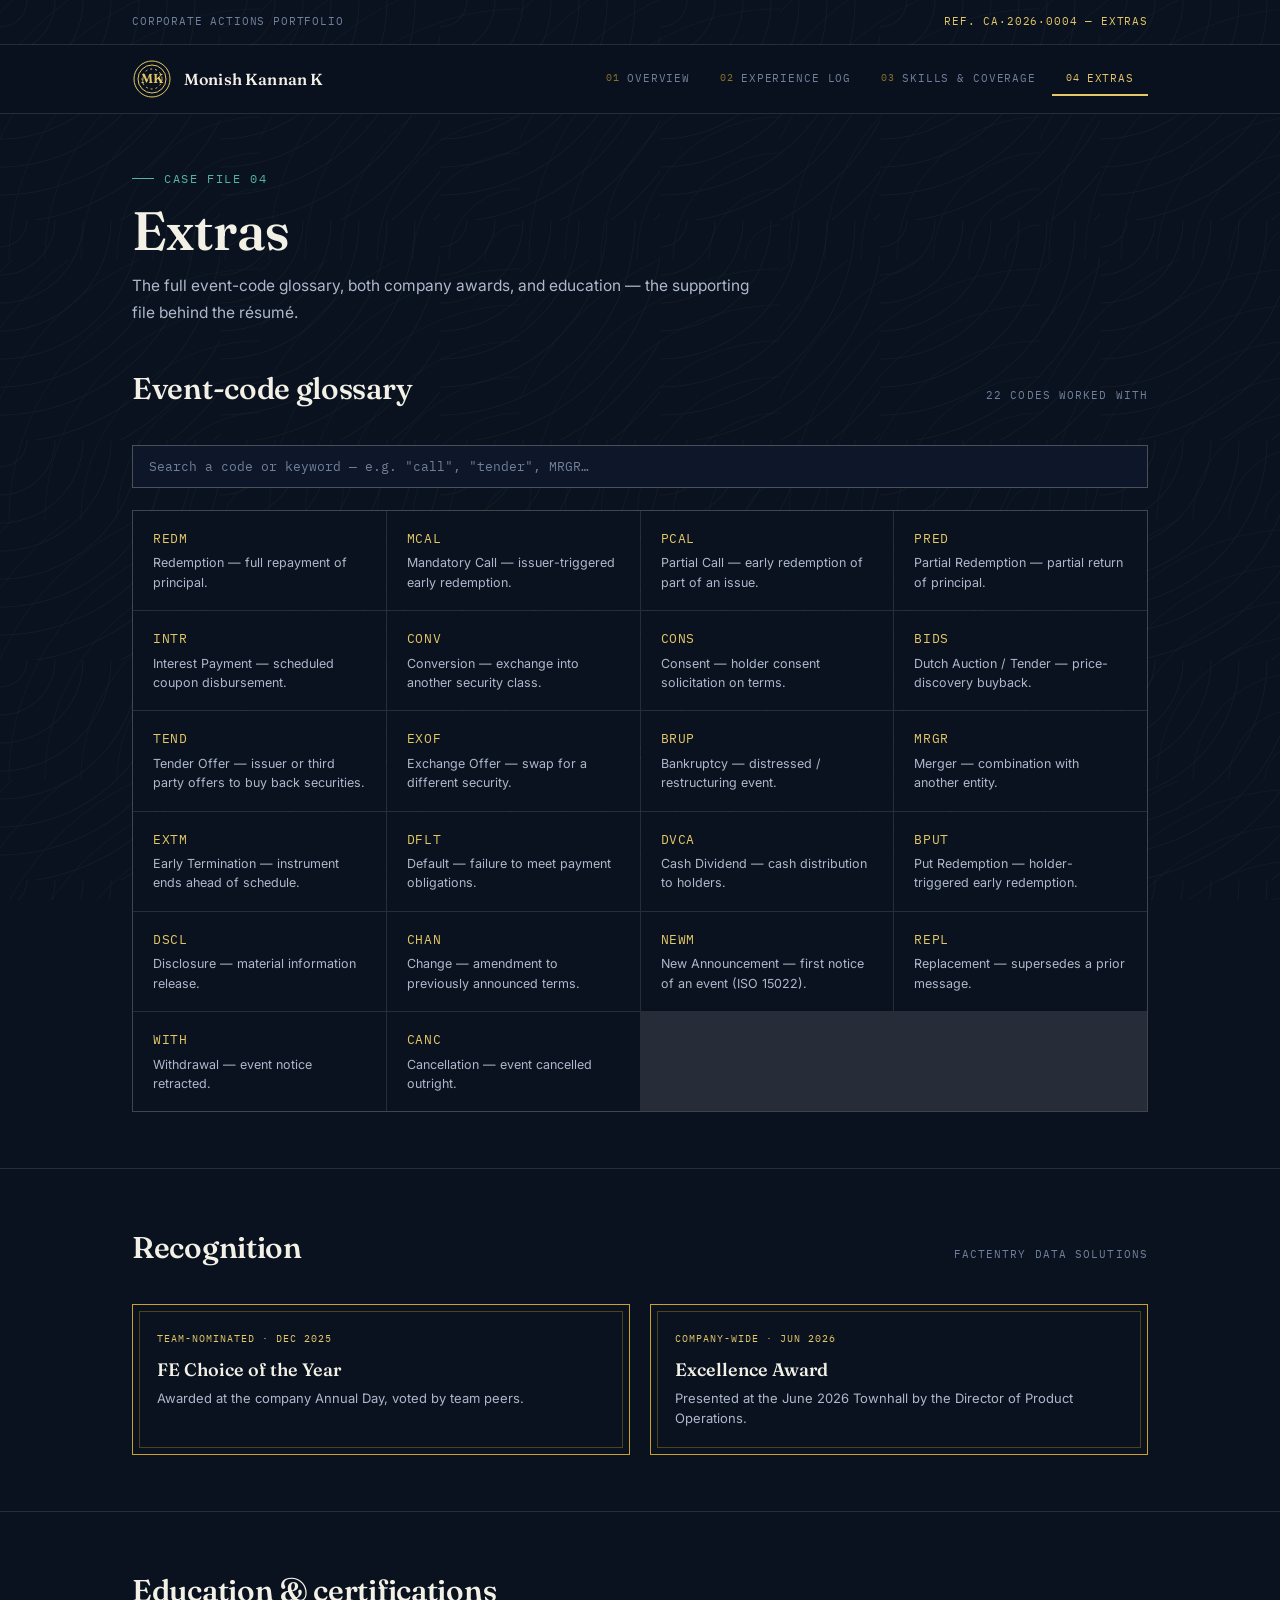
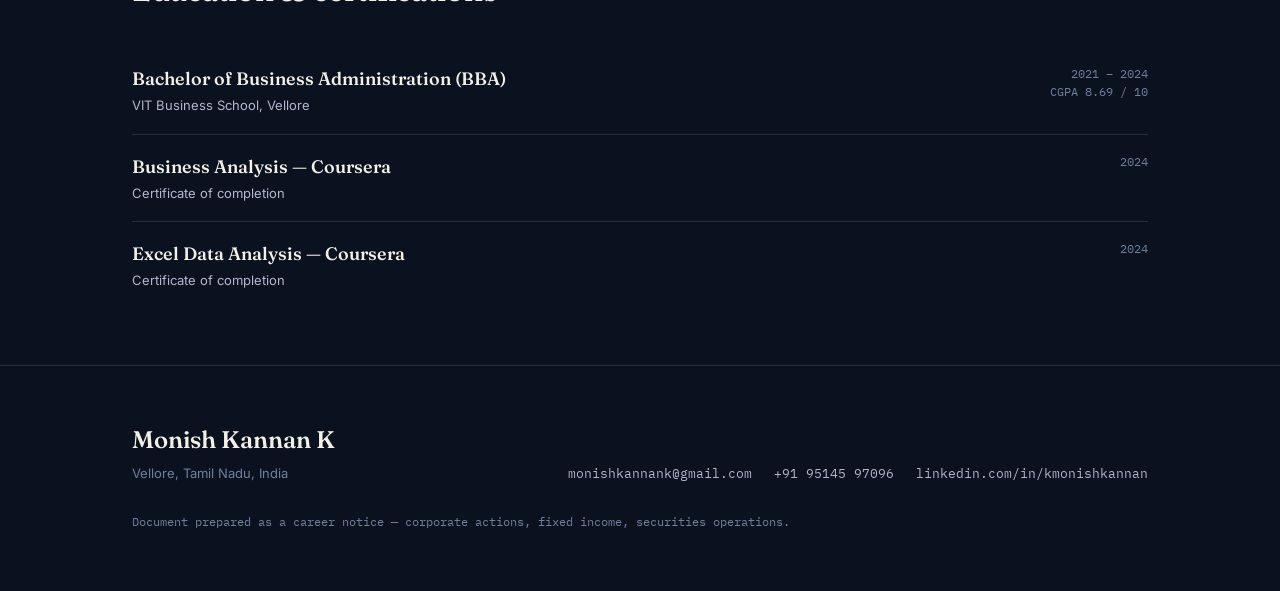
==== extras.html @ a138ddfa "Add files via upload" ====
<!DOCTYPE html>
<html lang="en">
<head>
<meta charset="UTF-8">
<meta name="viewport" content="width=device-width, initial-scale=1.0">
<title>Extras — Monish Kannan K</title>
<link rel="preconnect" href="https://fonts.googleapis.com">
<link rel="preconnect" href="https://fonts.gstatic.com" crossorigin>
<link href="https://fonts.googleapis.com/css2?family=Fraunces:opsz,wght@9..144,300;9..144,450;9..144,560;9..144,650&family=Inter:wght@400;500;600&family=IBM+Plex+Mono:wght@400;500;600&display=swap" rel="stylesheet">
<link rel="stylesheet" href="style.css">
</head>
<body>

  <div class="noticebar">
    <div class="wrap">
      <span>Corporate Actions Portfolio</span>
      <span class="ref">Ref. CA·2026·0004 — Extras</span>
    </div>
  </div>

  <nav class="topnav">
    <div class="wrap">
      <a href="index.html" class="brand">
        <svg class="rosette" viewBox="0 0 40 40">
          <circle cx="20" cy="20" r="18"/>
          <circle cx="20" cy="20" r="14"/>
          <circle cx="20" cy="20" r="10" stroke-dasharray="2 3"/>
          <text x="20" y="24" text-anchor="middle">MK</text>
        </svg>
        Monish Kannan K
      </a>
      <div class="navlinks">
        <a href="index.html"><span class="fk">01</span>Overview</a>
        <a href="experience.html"><span class="fk">02</span>Experience Log</a>
        <a href="skills.html"><span class="fk">03</span>Skills &amp; Coverage</a>
        <a href="extras.html" class="active"><span class="fk">04</span>Extras</a>
      </div>
    </div>
  </nav>

  <header class="pagehead">
    <div class="wrap">
      <div class="eyebrow reveal">Case File 04</div>
      <h1 class="reveal">Extras</h1>
      <p class="sub reveal">The full event-code glossary, both company awards, and education — the supporting file behind the résumé.</p>
    </div>
  </header>

  <!-- GLOSSARY -->
  <section id="glossary" style="border-top:none;padding-top:0;">
    <div class="wrap">
      <div class="sec-head reveal">
        <h2 class="sec-title">Event-code glossary</h2>
        <span class="sec-tag">22 codes worked with</span>
      </div>
      <input type="text" id="glossSearch" class="gloss-search reveal" placeholder="Search a code or keyword — e.g. &quot;call&quot;, &quot;tender&quot;, MRGR…">
      <div class="glossgrid reveal">
        <div class="gloss-cell"><div class="gloss-code">REDM</div><div class="gloss-def">Redemption — full repayment of principal.</div></div>
        <div class="gloss-cell"><div class="gloss-code">MCAL</div><div class="gloss-def">Mandatory Call — issuer-triggered early redemption.</div></div>
        <div class="gloss-cell"><div class="gloss-code">PCAL</div><div class="gloss-def">Partial Call — early redemption of part of an issue.</div></div>
        <div class="gloss-cell"><div class="gloss-code">PRED</div><div class="gloss-def">Partial Redemption — partial return of principal.</div></div>
        <div class="gloss-cell"><div class="gloss-code">INTR</div><div class="gloss-def">Interest Payment — scheduled coupon disbursement.</div></div>
        <div class="gloss-cell"><div class="gloss-code">CONV</div><div class="gloss-def">Conversion — exchange into another security class.</div></div>
        <div class="gloss-cell"><div class="gloss-code">CONS</div><div class="gloss-def">Consent — holder consent solicitation on terms.</div></div>
        <div class="gloss-cell"><div class="gloss-code">BIDS</div><div class="gloss-def">Dutch Auction / Tender — price-discovery buyback.</div></div>
        <div class="gloss-cell"><div class="gloss-code">TEND</div><div class="gloss-def">Tender Offer — issuer or third party offers to buy back securities.</div></div>
        <div class="gloss-cell"><div class="gloss-code">EXOF</div><div class="gloss-def">Exchange Offer — swap for a different security.</div></div>
        <div class="gloss-cell"><div class="gloss-code">BRUP</div><div class="gloss-def">Bankruptcy — distressed / restructuring event.</div></div>
        <div class="gloss-cell"><div class="gloss-code">MRGR</div><div class="gloss-def">Merger — combination with another entity.</div></div>
        <div class="gloss-cell"><div class="gloss-code">EXTM</div><div class="gloss-def">Early Termination — instrument ends ahead of schedule.</div></div>
        <div class="gloss-cell"><div class="gloss-code">DFLT</div><div class="gloss-def">Default — failure to meet payment obligations.</div></div>
        <div class="gloss-cell"><div class="gloss-code">DVCA</div><div class="gloss-def">Cash Dividend — cash distribution to holders.</div></div>
        <div class="gloss-cell"><div class="gloss-code">BPUT</div><div class="gloss-def">Put Redemption — holder-triggered early redemption.</div></div>
        <div class="gloss-cell"><div class="gloss-code">DSCL</div><div class="gloss-def">Disclosure — material information release.</div></div>
        <div class="gloss-cell"><div class="gloss-code">CHAN</div><div class="gloss-def">Change — amendment to previously announced terms.</div></div>
        <div class="gloss-cell"><div class="gloss-code">NEWM</div><div class="gloss-def">New Announcement — first notice of an event (ISO 15022).</div></div>
        <div class="gloss-cell"><div class="gloss-code">REPL</div><div class="gloss-def">Replacement — supersedes a prior message.</div></div>
        <div class="gloss-cell"><div class="gloss-code">WITH</div><div class="gloss-def">Withdrawal — event notice retracted.</div></div>
        <div class="gloss-cell"><div class="gloss-code">CANC</div><div class="gloss-def">Cancellation — event cancelled outright.</div></div>
      </div>
    </div>
  </section>

  <!-- AWARDS -->
  <section id="awards">
    <div class="wrap">
      <div class="sec-head reveal">
        <h2 class="sec-title">Recognition</h2>
        <span class="sec-tag">FactEntry Data Solutions</span>
      </div>
      <div class="awards reveal">
        <div class="award">
          <div class="seal">Team-nominated · Dec 2025</div>
          <h4>FE Choice of the Year</h4>
          <p>Awarded at the company Annual Day, voted by team peers.</p>
        </div>
        <div class="award">
          <div class="seal">Company-wide · Jun 2026</div>
          <h4>Excellence Award</h4>
          <p>Presented at the June 2026 Townhall by the Director of Product Operations.</p>
        </div>
      </div>
    </div>
  </section>

  <!-- EDUCATION -->
  <section id="education">
    <div class="wrap">
      <div class="sec-head reveal">
        <h2 class="sec-title">Education &amp; certifications</h2>
      </div>
      <div class="reveal">
        <div class="edu-row">
          <div>
            <div class="edu-name">Bachelor of Business Administration (BBA)</div>
            <div class="edu-sub">VIT Business School, Vellore</div>
          </div>
          <div class="edu-meta">2021 – 2024<br>CGPA 8.69 / 10</div>
        </div>
        <div class="edu-row">
          <div>
            <div class="edu-name">Business Analysis — Coursera</div>
            <div class="edu-sub">Certificate of completion</div>
          </div>
          <div class="edu-meta">2024</div>
        </div>
        <div class="edu-row">
          <div>
            <div class="edu-name">Excel Data Analysis — Coursera</div>
            <div class="edu-sub">Certificate of completion</div>
          </div>
          <div class="edu-meta">2024</div>
        </div>
      </div>
    </div>
  </section>

  <footer>
    <div class="wrap">
      <div class="foot-grid">
        <div>
          <div class="foot-name">Monish Kannan K</div>
          <div style="color:var(--text-dim);font-size:13px;margin-top:6px;">Vellore, Tamil Nadu, India</div>
        </div>
        <div class="foot-links">
          <a href="mailto:monishkannank@gmail.com">monishkannank@gmail.com</a>
          <a href="tel:+919514597096">+91 95145 97096</a>
          <a href="https://linkedin.com/in/kmonishkannan" target="_blank" rel="noopener">linkedin.com/in/kmonishkannan</a>
        </div>
      </div>
      <div class="foot-note">Document prepared as a career notice — corporate actions, fixed income, securities operations.</div>
    </div>
  </footer>

<script src="script.js"></script>
</body>
</html>
---- style.css ----
/* ============================================================
   MONISH KANNAN K — CORPORATE ACTIONS PORTFOLIO
   Design language: engraved bond-certificate meets settlement ledger.
   ============================================================ */

:root{
  --ink-900:#0A1220;
  --ink-850:#0D1729;
  --ink-800:#101E33;
  --ink-700:#182B45;
  --brass:#C9A227;
  --brass-soft:#E4C766;
  --brass-dim:#8A7228;
  --teal:#54B3A6;
  --teal-dim:#356E67;
  --claret:#8C3B36;
  --text-hi:#F3F1E6;
  --text-mid:#AEB8CA;
  --text-dim:#71809A;
  --rule:rgba(243,241,230,0.12);
  --rule-strong:rgba(243,241,230,0.26);
  --serif:'Fraunces', serif;
  --sans:'Inter', sans-serif;
  --mono:'IBM Plex Mono', monospace;
}
*{box-sizing:border-box;}
html{scroll-behavior:smooth;}
body{
  margin:0;
  background:var(--ink-900);
  color:var(--text-hi);
  font-family:var(--sans);
  line-height:1.5;
  -webkit-font-smoothing:antialiased;
  position:relative;
}
::selection{background:var(--brass);color:var(--ink-900);}
a{color:inherit;text-decoration:none;}
.wrap{max-width:1080px;margin:0 auto;padding:0 32px;}
@media (max-width:640px){.wrap{padding:0 20px;}}

/* faint engraved guilloché field across the whole page */
body::before{
  content:"";position:fixed;inset:0;pointer-events:none;z-index:0;opacity:.05;
  background-image:
    repeating-radial-gradient(circle at 0% 0%, transparent 0, transparent 26px, var(--brass-soft) 27px, transparent 28px),
    repeating-radial-gradient(circle at 100% 100%, transparent 0, transparent 34px, var(--teal) 35px, transparent 36px);
  background-size:220px 220px, 260px 260px;
}

/* ---------------- reveal ---------------- */
.reveal{opacity:0;transform:translateY(14px);transition:opacity .7s ease, transform .7s ease;}
.reveal.in{opacity:1;transform:translateY(0);}
@media (prefers-reduced-motion: reduce){
  .reveal{opacity:1;transform:none;transition:none;}
  html{scroll-behavior:auto;}
}

/* ---------------- rosette monogram ---------------- */
.rosette{width:40px;height:40px;flex:none;}
.rosette circle{fill:none;stroke:var(--brass-soft);}
.rosette text{font-family:var(--serif);font-size:13px;fill:var(--brass-soft);font-weight:600;}

/* ---------------- notice bar ---------------- */
.noticebar{border-bottom:1px solid var(--rule);font-family:var(--mono);font-size:10.5px;letter-spacing:.08em;text-transform:uppercase;color:var(--text-dim);position:relative;z-index:2;}
.noticebar .wrap{display:flex;justify-content:space-between;align-items:center;padding:14px 32px;flex-wrap:wrap;gap:8px;}
.noticebar .ref{color:var(--brass-soft);}

/* ---------------- nav ---------------- */
nav.topnav{
  position:sticky;top:0;z-index:50;
  background:rgba(10,18,32,.86);backdrop-filter:blur(10px);
  border-bottom:1px solid var(--rule);
}
nav.topnav .wrap{display:flex;align-items:center;justify-content:space-between;padding:14px 32px;gap:20px;}
.brand{display:flex;align-items:center;gap:12px;font-family:var(--serif);font-size:16px;font-weight:560;letter-spacing:.01em;}
.navlinks{display:flex;gap:2px;font-family:var(--mono);font-size:11px;letter-spacing:.08em;text-transform:uppercase;}
.navlinks a{
  padding:8px 14px;color:var(--text-dim);border-bottom:2px solid transparent;transition:color .2s, border-color .2s;
  display:flex;align-items:center;gap:7px;
}
.navlinks a .fk{color:var(--brass-dim);font-size:10px;}
.navlinks a:hover{color:var(--text-hi);}
.navlinks a.active{color:var(--brass-soft);border-color:var(--brass-soft);}
.navlinks a.active .fk{color:var(--brass-soft);}
@media (max-width:700px){
  nav.topnav .wrap{flex-direction:column;align-items:flex-start;gap:10px;padding:14px 20px;}
  .navlinks{flex-wrap:wrap;gap:0;}
}

/* ---------------- page header block ---------------- */
.pagehead{padding:56px 0 40px;position:relative;z-index:2;}
.pagehead .eyebrow{font-family:var(--mono);font-size:11.5px;letter-spacing:.14em;text-transform:uppercase;color:var(--teal);margin-bottom:16px;display:flex;align-items:center;gap:10px;}
.pagehead .eyebrow::before{content:"";width:22px;height:1px;background:var(--teal);display:inline-block;}
.pagehead h1{font-family:var(--serif);font-weight:560;font-size:clamp(32px,5.4vw,54px);line-height:1.04;margin:0 0 14px;letter-spacing:-.01em;}
.pagehead .sub{font-size:15.5px;color:var(--text-mid);max-width:640px;line-height:1.7;margin:0;}

/* ---------------- generic section ---------------- */
section{padding:56px 0;border-top:1px solid var(--rule);position:relative;z-index:2;}
.sec-head{display:flex;align-items:baseline;justify-content:space-between;gap:20px;margin-bottom:34px;flex-wrap:wrap;}
.sec-title{font-family:var(--serif);font-size:clamp(22px,3.2vw,30px);font-weight:560;margin:0;letter-spacing:-.01em;}
.sec-tag{font-family:var(--mono);font-size:11px;color:var(--text-dim);letter-spacing:.1em;text-transform:uppercase;}

/* ---------------- stat strip ---------------- */
.statrow{display:flex;gap:0;flex-wrap:wrap;border-top:1px solid var(--rule-strong);}
.stat{flex:1 1 150px;padding:20px 22px 18px 0;border-right:1px solid var(--rule);}
.stat:last-child{border-right:none;}
.stat .num{font-family:var(--mono);font-size:24px;color:var(--brass-soft);font-weight:600;letter-spacing:-.02em;}
.stat .lbl{font-size:11.5px;color:var(--text-dim);margin-top:4px;letter-spacing:.02em;}

/* ---------------- case cards (index -> subpages) ---------------- */
.casegrid{display:grid;grid-template-columns:repeat(3,1fr);gap:1px;background:var(--rule);border:1px solid var(--rule);}
@media (max-width:820px){.casegrid{grid-template-columns:1fr;}}
.case{background:var(--ink-900);padding:30px 26px;transition:background .25s;}
.case:hover{background:var(--ink-850);}
.case .fk{font-family:var(--mono);font-size:11px;color:var(--brass-dim);letter-spacing:.1em;margin-bottom:16px;display:block;}
.case h3{font-family:var(--serif);font-size:21px;margin:0 0 10px;font-weight:560;}
.case p{font-size:13.5px;color:var(--text-mid);line-height:1.65;margin:0 0 18px;}
.case .go{font-family:var(--mono);font-size:11px;color:var(--teal);letter-spacing:.06em;text-transform:uppercase;}
.case:hover .go{color:var(--brass-soft);}

/* ---------------- lifecycle timeline ---------------- */
.lifecycle{position:relative;padding-top:6px;}
.lifecycle-track{position:relative;display:flex;justify-content:space-between;padding-bottom:6px;}
.lifecycle-track::before{content:"";position:absolute;left:0;right:0;top:7px;height:1px;background:linear-gradient(90deg, var(--rule-strong), var(--teal) 15%, var(--brass) 55%, var(--brass-soft) 85%, var(--teal));opacity:.55;}
.lc-node{position:relative;flex:1;padding-right:18px;min-width:150px;margin-bottom:26px;}
.lc-node:last-child{padding-right:0;}
.lc-dot{width:15px;height:15px;border-radius:50%;background:var(--ink-900);border:2px solid var(--brass-soft);position:relative;z-index:2;margin-bottom:14px;}
.lc-node.current .lc-dot{background:var(--teal);border-color:var(--teal);box-shadow:0 0 0 4px rgba(84,179,166,.18);}
.lc-date{font-family:var(--mono);font-size:11px;color:var(--text-dim);letter-spacing:.04em;margin-bottom:6px;}
.lc-label{font-family:var(--serif);font-size:16.5px;font-weight:560;margin-bottom:6px;}
.lc-desc{font-size:12.5px;color:var(--text-mid);line-height:1.55;}
@media (max-width:760px){
  .lifecycle-track{flex-direction:column;gap:0;}
  .lifecycle-track::before{left:7px;top:0;bottom:0;width:1px;height:auto;right:auto;background:linear-gradient(180deg, var(--rule-strong), var(--teal) 15%, var(--brass) 55%, var(--brass-soft) 85%, var(--teal));}
  .lc-node{padding-right:0;padding-left:30px;margin-bottom:30px;}
  .lc-dot{position:absolute;left:0;top:2px;margin-bottom:0;}
}

/* ---------------- notice cards ---------------- */
.notice{border:1px solid var(--rule-strong);background:linear-gradient(180deg, rgba(243,241,230,.03), transparent 40%);margin-bottom:28px;position:relative;}
.notice::before{content:"";position:absolute;top:10px;left:10px;right:10px;bottom:10px;border:1px solid var(--rule);pointer-events:none;}
.notice-head{display:flex;justify-content:space-between;align-items:flex-start;gap:16px;flex-wrap:wrap;padding:24px 28px 18px;border-bottom:1px solid var(--rule);}
.notice-role{font-family:var(--serif);font-size:21px;font-weight:560;margin:0 0 4px;}
.notice-org{font-size:13px;color:var(--text-mid);}
.notice-meta{text-align:right;font-family:var(--mono);font-size:11px;color:var(--text-dim);line-height:1.8;}
.status-pill{display:inline-block;font-family:var(--mono);font-size:10.5px;letter-spacing:.08em;text-transform:uppercase;padding:3px 10px;border:1px solid var(--teal);color:var(--teal);margin-left:8px;}
.status-pill.settled{border-color:var(--brass-soft);color:var(--brass-soft);}
.notice-body{padding:22px 28px 26px;}
.notice ul{margin:0;padding:0;list-style:none;}
.notice li{position:relative;padding-left:20px;margin-bottom:12px;font-size:14px;color:var(--text-mid);line-height:1.6;}
.notice li:last-child{margin-bottom:0;}
.notice li::before{content:"—";position:absolute;left:0;color:var(--brass);}
.notice li strong{color:var(--text-hi);font-weight:600;}
.codes{display:flex;flex-wrap:wrap;gap:7px;margin-top:18px;}
.code{font-family:var(--mono);font-size:11px;padding:3px 8px;border:1px solid var(--rule-strong);color:var(--text-mid);letter-spacing:.03em;cursor:default;position:relative;}
.code:hover{border-color:var(--brass-soft);color:var(--brass-soft);}

/* ---------------- coverage grid ---------------- */
.coverage-grid{display:grid;grid-template-columns:repeat(auto-fit,minmax(220px,1fr));gap:1px;background:var(--rule);border:1px solid var(--rule);}
.cov-cell{background:var(--ink-900);padding:22px 24px;}
.cov-cell h4{font-family:var(--mono);font-size:11px;letter-spacing:.09em;text-transform:uppercase;color:var(--teal);margin:0 0 12px;}
.cov-cell p{margin:0;font-size:13.5px;color:var(--text-mid);line-height:1.7;}

/* ---------------- ticker ---------------- */
.ticker-shell{border-top:1px solid var(--rule);border-bottom:1px solid var(--rule);overflow:hidden;padding:16px 0;position:relative;z-index:2;}
.ticker-track{display:flex;gap:28px;white-space:nowrap;width:max-content;animation:scroll-left 46s linear infinite;}
.ticker-shell:hover .ticker-track{animation-play-state:paused;}
@keyframes scroll-left{from{transform:translateX(0);}to{transform:translateX(-50%);}}
.tick{font-family:var(--mono);font-size:12.5px;color:var(--text-dim);letter-spacing:.05em;}
.tick b{color:var(--brass-soft);font-weight:600;}
@media (prefers-reduced-motion: reduce){.ticker-track{animation:none;flex-wrap:wrap;white-space:normal;width:auto;}}

/* ---------------- ledger table ---------------- */
.ledger{width:100%;border-collapse:collapse;font-size:13.5px;}
.ledger tr{border-bottom:1px solid var(--rule);}
.ledger tr:last-child{border-bottom:none;}
.ledger td{padding:16px 10px;vertical-align:top;}
.ledger td:first-child{width:210px;font-family:var(--mono);font-size:11px;letter-spacing:.06em;text-transform:uppercase;color:var(--brass-soft);padding-left:0;}
.ledger td:last-child{color:var(--text-mid);padding-right:0;}
@media (max-width:640px){
  .ledger td{display:block;width:100%!important;padding:4px 0;}
  .ledger tr{display:block;padding:14px 0;}
}

/* ---------------- dial / gauge ---------------- */
.dialgrid{display:grid;grid-template-columns:repeat(auto-fit,minmax(200px,1fr));gap:28px;}
.dial-card{border:1px solid var(--rule-strong);padding:24px;text-align:center;}
.dial{width:140px;height:80px;margin:0 auto 14px;position:relative;}
.dial svg{width:100%;height:100%;}
.dial-val{font-family:var(--mono);font-size:22px;color:var(--brass-soft);font-weight:600;margin-top:-46px;position:relative;}
.dial-label{font-size:12px;color:var(--text-mid);margin-top:8px;}

/* ---------------- progress rail (ISO standards) ---------------- */
.railrow{margin-bottom:22px;}
.railrow:last-child{margin-bottom:0;}
.rail-top{display:flex;justify-content:space-between;font-family:var(--mono);font-size:11.5px;color:var(--text-mid);margin-bottom:8px;}
.rail-top b{color:var(--text-hi);}
.rail{height:6px;background:var(--ink-700);border:1px solid var(--rule-strong);position:relative;overflow:hidden;}
.rail-fill{height:100%;background:var(--brass);}
.rail-fill.teal{background:var(--teal);}
.rail-fill.dashed{background:repeating-linear-gradient(90deg, var(--teal) 0 6px, transparent 6px 11px);}

/* ---------------- glossary grid (extras) ---------------- */
.glossgrid{display:grid;grid-template-columns:repeat(auto-fill,minmax(230px,1fr));gap:1px;background:var(--rule);border:1px solid var(--rule);}
.gloss-cell{background:var(--ink-900);padding:18px 20px;}
.gloss-code{font-family:var(--mono);font-size:13px;color:var(--brass-soft);letter-spacing:.05em;margin-bottom:5px;}
.gloss-def{font-size:12.5px;color:var(--text-mid);line-height:1.55;}
.gloss-search{width:100%;background:var(--ink-850);border:1px solid var(--rule-strong);color:var(--text-hi);font-family:var(--mono);font-size:13px;padding:12px 16px;margin-bottom:22px;outline:none;}
.gloss-search:focus{border-color:var(--brass-soft);}
.gloss-search::placeholder{color:var(--text-dim);}
.gloss-cell.hide{display:none;}

/* ---------------- awards ---------------- */
.awards{display:grid;grid-template-columns:1fr 1fr;gap:20px;}
@media (max-width:640px){.awards{grid-template-columns:1fr;}}
.award{border:1px solid var(--brass);padding:26px 24px;position:relative;}
.award::after{content:"";position:absolute;top:6px;left:6px;right:6px;bottom:6px;border:1px solid rgba(201,162,39,.35);pointer-events:none;}
.award .seal{font-family:var(--mono);font-size:10px;letter-spacing:.1em;color:var(--brass-soft);text-transform:uppercase;margin-bottom:10px;}
.award h4{font-family:var(--serif);font-size:18px;margin:0 0 6px;font-weight:560;}
.award p{margin:0;font-size:13px;color:var(--text-mid);}

/* ---------------- education rows ---------------- */
.edu-row{display:flex;justify-content:space-between;gap:20px;flex-wrap:wrap;padding:18px 0;border-bottom:1px solid var(--rule);}
.edu-row:last-child{border-bottom:none;}
.edu-name{font-family:var(--serif);font-size:18px;font-weight:560;}
.edu-sub{font-size:13px;color:var(--text-mid);margin-top:4px;}
.edu-meta{font-family:var(--mono);font-size:12px;color:var(--text-dim);text-align:right;}

/* ---------------- footer ---------------- */
footer{padding:56px 0 60px;position:relative;z-index:2;border-top:1px solid var(--rule);}
.foot-grid{display:flex;justify-content:space-between;align-items:flex-end;flex-wrap:wrap;gap:24px;}
.foot-name{font-family:var(--serif);font-size:24px;font-weight:560;}
.foot-links{display:flex;gap:22px;flex-wrap:wrap;font-family:var(--mono);font-size:12.5px;}
.foot-links a{color:var(--text-mid);border-bottom:1px solid transparent;transition:border-color .2s, color .2s;}
.foot-links a:hover{color:var(--brass-soft);border-color:var(--brass-soft);}
.foot-note{font-size:11.5px;color:var(--text-dim);margin-top:30px;font-family:var(--mono);}
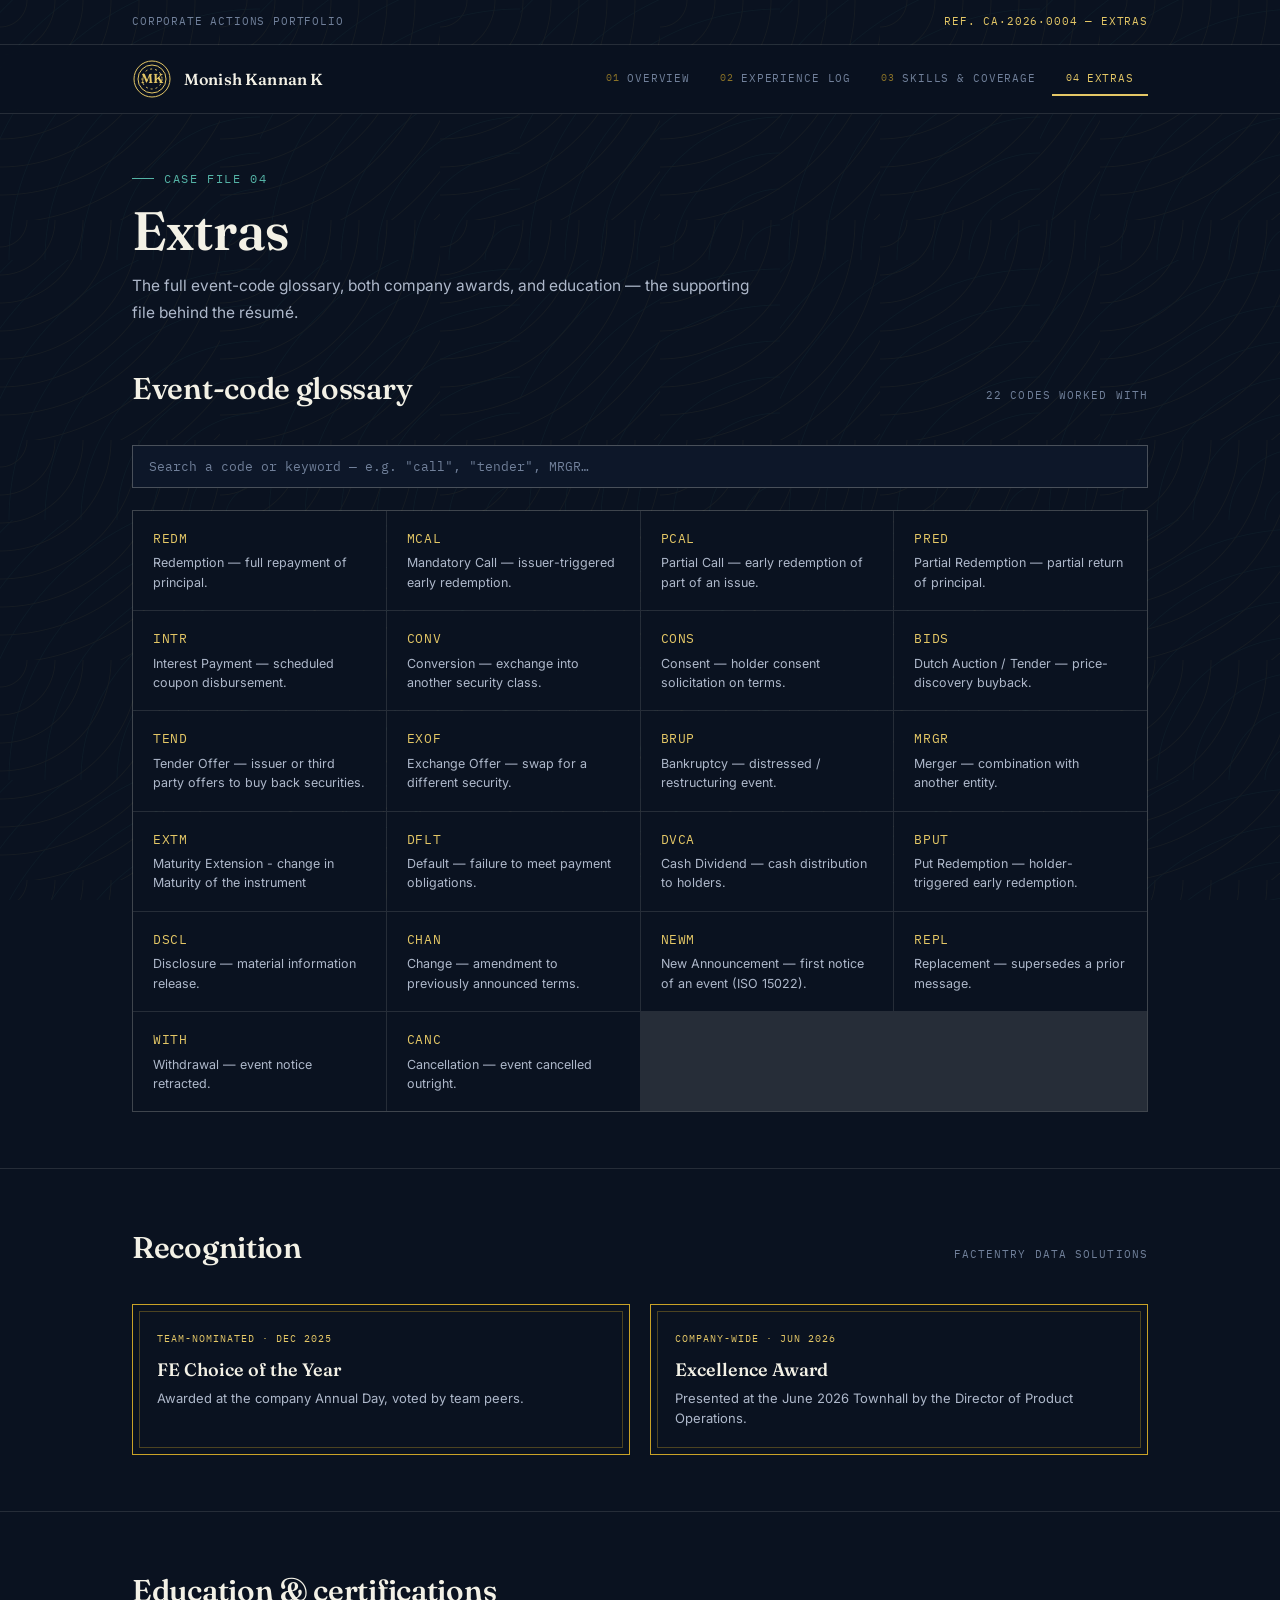
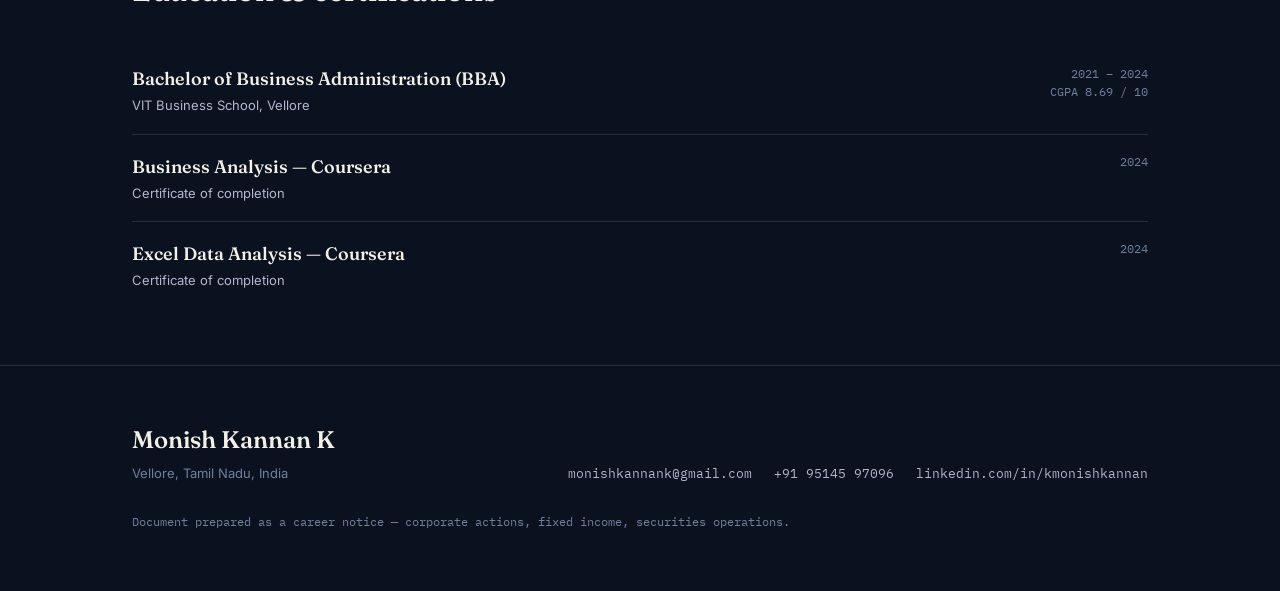
==== commit 1e3e09cc: "Update extras.html" ====
--- a/extras.html
+++ b/extras.html
@@ -67,7 +67,7 @@
         <div class="gloss-cell"><div class="gloss-code">EXOF</div><div class="gloss-def">Exchange Offer — swap for a different security.</div></div>
         <div class="gloss-cell"><div class="gloss-code">BRUP</div><div class="gloss-def">Bankruptcy — distressed / restructuring event.</div></div>
         <div class="gloss-cell"><div class="gloss-code">MRGR</div><div class="gloss-def">Merger — combination with another entity.</div></div>
-        <div class="gloss-cell"><div class="gloss-code">EXTM</div><div class="gloss-def">Early Termination — instrument ends ahead of schedule.</div></div>
+        <div class="gloss-cell"><div class="gloss-code">EXTM</div><div class="gloss-def">Maturity Extension - change in Maturity of the instrument</div></div>
         <div class="gloss-cell"><div class="gloss-code">DFLT</div><div class="gloss-def">Default — failure to meet payment obligations.</div></div>
         <div class="gloss-cell"><div class="gloss-code">DVCA</div><div class="gloss-def">Cash Dividend — cash distribution to holders.</div></div>
         <div class="gloss-cell"><div class="gloss-code">BPUT</div><div class="gloss-def">Put Redemption — holder-triggered early redemption.</div></div>
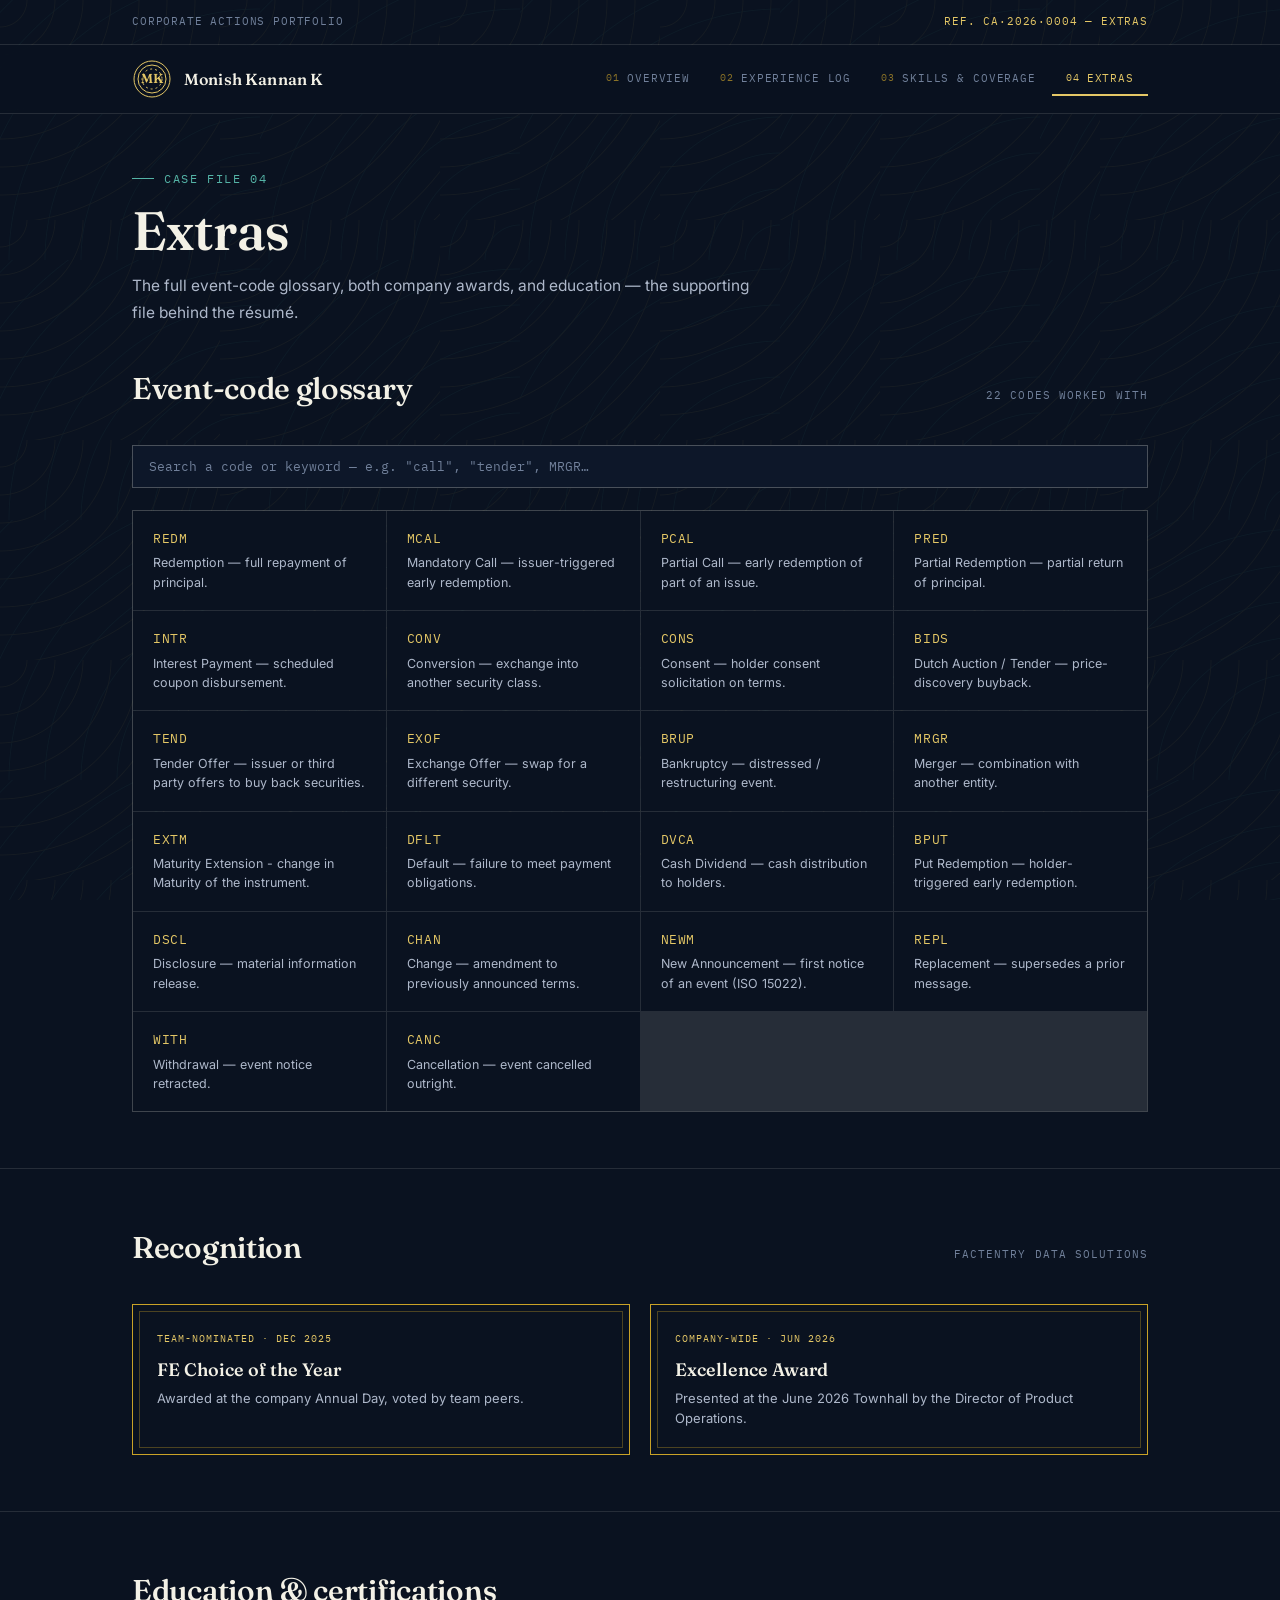
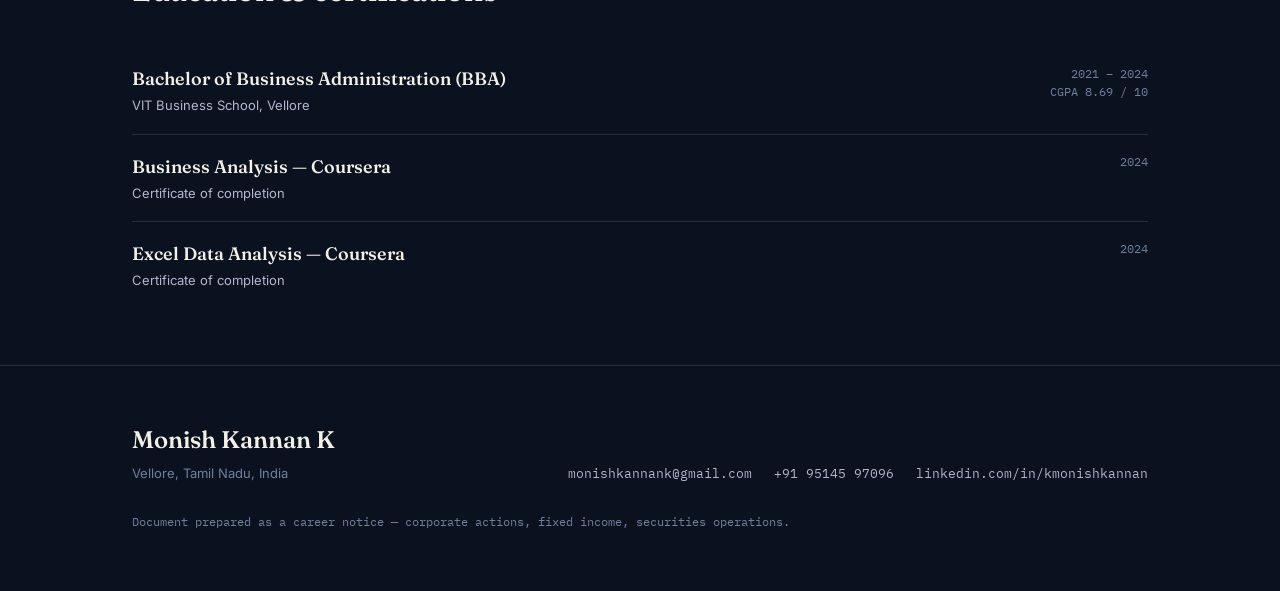
==== commit 99d5e406: "Update extras.html" ====
--- a/extras.html
+++ b/extras.html
@@ -67,7 +67,7 @@
         <div class="gloss-cell"><div class="gloss-code">EXOF</div><div class="gloss-def">Exchange Offer — swap for a different security.</div></div>
         <div class="gloss-cell"><div class="gloss-code">BRUP</div><div class="gloss-def">Bankruptcy — distressed / restructuring event.</div></div>
         <div class="gloss-cell"><div class="gloss-code">MRGR</div><div class="gloss-def">Merger — combination with another entity.</div></div>
-        <div class="gloss-cell"><div class="gloss-code">EXTM</div><div class="gloss-def">Maturity Extension - change in Maturity of the instrument</div></div>
+        <div class="gloss-cell"><div class="gloss-code">EXTM</div><div class="gloss-def">Maturity Extension - change in Maturity of the instrument.</div></div>
         <div class="gloss-cell"><div class="gloss-code">DFLT</div><div class="gloss-def">Default — failure to meet payment obligations.</div></div>
         <div class="gloss-cell"><div class="gloss-code">DVCA</div><div class="gloss-def">Cash Dividend — cash distribution to holders.</div></div>
         <div class="gloss-cell"><div class="gloss-code">BPUT</div><div class="gloss-def">Put Redemption — holder-triggered early redemption.</div></div>
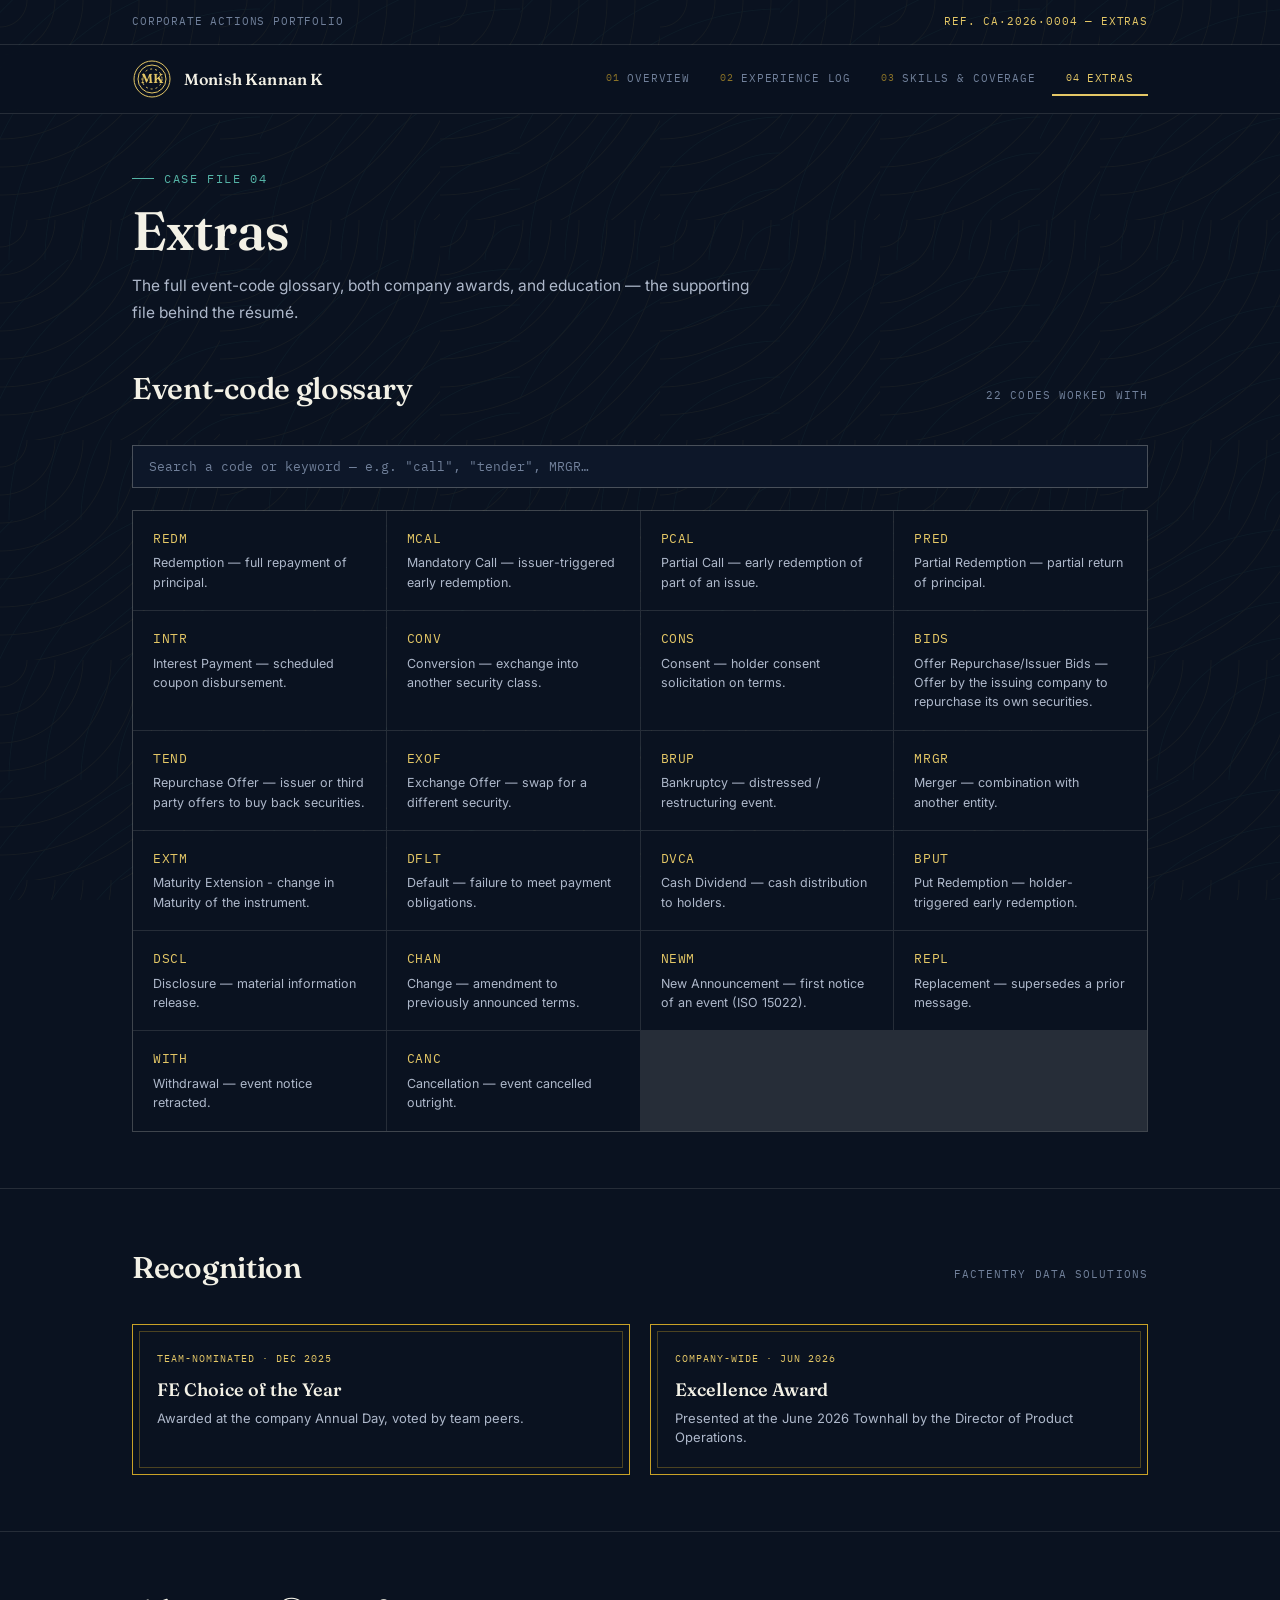
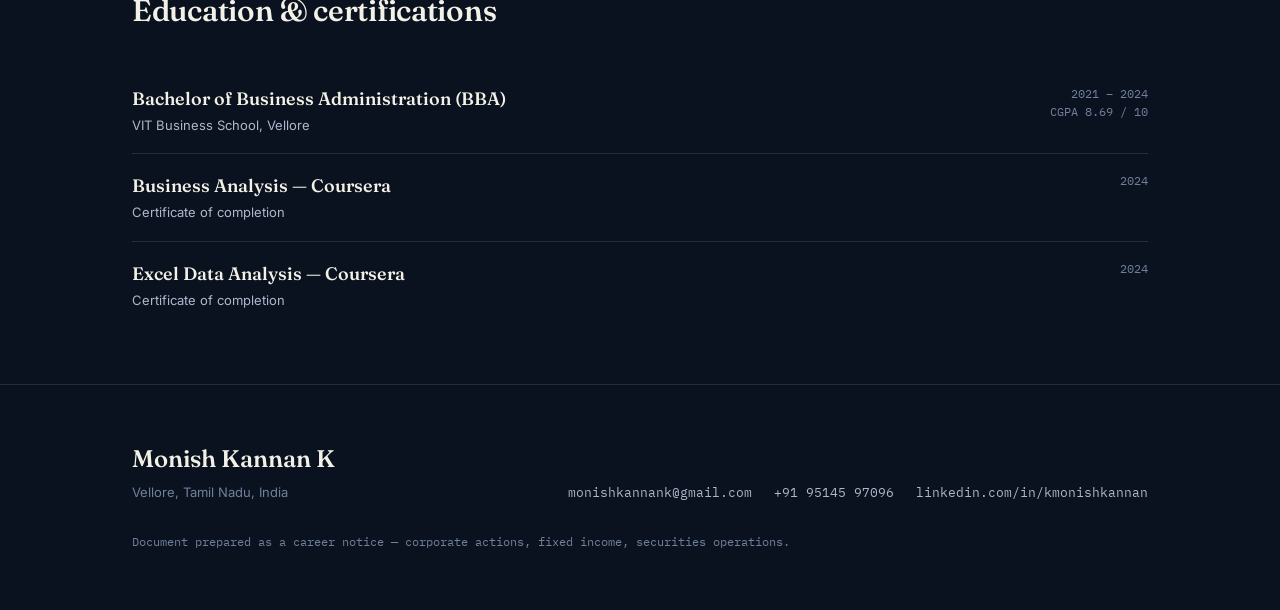
==== commit 9fa99a1f: "Update extras.html" ====
--- a/extras.html
+++ b/extras.html
@@ -62,8 +62,8 @@
         <div class="gloss-cell"><div class="gloss-code">INTR</div><div class="gloss-def">Interest Payment — scheduled coupon disbursement.</div></div>
         <div class="gloss-cell"><div class="gloss-code">CONV</div><div class="gloss-def">Conversion — exchange into another security class.</div></div>
         <div class="gloss-cell"><div class="gloss-code">CONS</div><div class="gloss-def">Consent — holder consent solicitation on terms.</div></div>
-        <div class="gloss-cell"><div class="gloss-code">BIDS</div><div class="gloss-def">Dutch Auction / Tender — price-discovery buyback.</div></div>
-        <div class="gloss-cell"><div class="gloss-code">TEND</div><div class="gloss-def">Tender Offer — issuer or third party offers to buy back securities.</div></div>
+        <div class="gloss-cell"><div class="gloss-code">BIDS</div><div class="gloss-def">Offer Repurchase/Issuer Bids — Offer by the issuing company to repurchase its own securities.</div></div>
+        <div class="gloss-cell"><div class="gloss-code">TEND</div><div class="gloss-def">Repurchase Offer — issuer or third party offers to buy back securities.</div></div>
         <div class="gloss-cell"><div class="gloss-code">EXOF</div><div class="gloss-def">Exchange Offer — swap for a different security.</div></div>
         <div class="gloss-cell"><div class="gloss-code">BRUP</div><div class="gloss-def">Bankruptcy — distressed / restructuring event.</div></div>
         <div class="gloss-cell"><div class="gloss-code">MRGR</div><div class="gloss-def">Merger — combination with another entity.</div></div>
